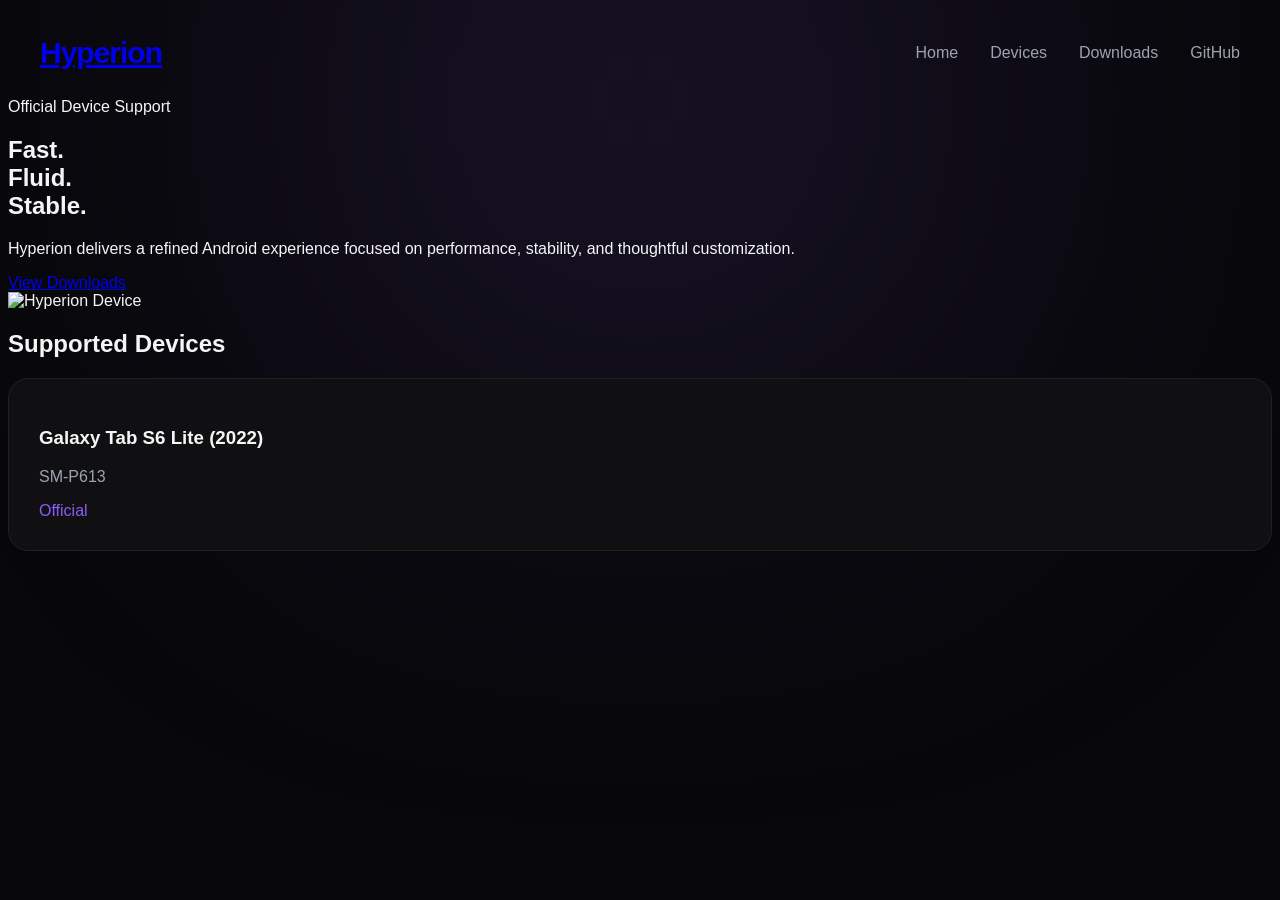
==== devices.html @ 65ce24fc "Create devices.html" ====
<!DOCTYPE html>
<html lang="en">
<head>
    <meta charset="UTF-8">
    <meta name="viewport" content="width=device-width, initial-scale=1.0">
    <title>Hyperion • Devices</title>

    <link rel="stylesheet" href="css/style.css">
</head>

<body>

<div class="background-glow"></div>

<nav>
    <a class="logo" href="index.html">Hyperion</a>

    <div class="nav-links">
        <a href="index.html">Home</a>
        <a href="devices.html">Devices</a>
        <a href="#">Downloads</a>
        <a href="#">GitHub</a>
    </div>
</nav>

<section class="device-hero">

    <div class="device-left">

        <span class="hero-tag">
            Official Device Support
        </span>

        <h1>
            Fast.<br>
            Fluid.<br>
            Stable.
        </h1>

        <p>
            Hyperion delivers a refined Android experience
            focused on performance, stability, and thoughtful
            customization.
        </p>

        <a class="download-btn" href="#">
            View Downloads
        </a>

    </div>

    <div class="device-right">

        <img src="images/device.png" alt="Hyperion Device">

    </div>

</section>

<section class="device-list">

    <h2>Supported Devices</h2>

    <div class="device-card">

        <div>
            <h3>Galaxy Tab S6 Lite (2022)</h3>
            <p>SM-P613</p>
        </div>

        <span class="official">
            Official
        </span>

    </div>

</section>

</body>
</html>
---- css/style.css ----
**style.css**

```css
*{
    margin:0;
    padding:0;
    box-sizing:border-box;
}

body{
    background:#08080a;
    color:#f5f5f5;
    font-family:'Inter',sans-serif;
    overflow-x:hidden;
}

.background-glow{
    position:fixed;
    top:-250px;
    left:50%;
    transform:translateX(-50%);
    width:700px;
    height:700px;
    background:#8b5cf6;
    opacity:.12;
    filter:blur(180px);
    pointer-events:none;
    z-index:-1;
}

nav{
    max-width:1200px;
    margin:auto;
    padding:28px 24px;
    display:flex;
    justify-content:space-between;
    align-items:center;
}

.logo{
    font-size:30px;
    font-weight:700;
    letter-spacing:-1px;
}

.nav-links{
    display:flex;
    gap:32px;
}

.nav-links a{
    color:#9ca3af;
    text-decoration:none;
    transition:.25s;
}

.nav-links a:hover{
    color:white;
}

.hero{
    text-align:center;
    padding:120px 24px 100px;
}

.badge{
    display:inline-block;
    padding:10px 18px;
    border:1px solid #24242a;
    border-radius:999px;
    color:#bdbdbd;
    margin-bottom:28px;
    background:rgba(255,255,255,.02);
}

.hero h1{
    font-size:92px;
    letter-spacing:-4px;
    margin-bottom:18px;
}

.hero p{
    max-width:650px;
    margin:auto;
    color:#9ca3af;
    font-size:21px;
    line-height:1.7;
}

.buttons{
    margin-top:42px;
    display:flex;
    justify-content:center;
    gap:18px;
}

.buttons a{
    text-decoration:none;
    padding:15px 34px;
    border-radius:14px;
    font-weight:600;
    transition:.25s;
}

.primary{
    background:#8b5cf6;
    color:white;
}

.primary:hover{
    transform:translateY(-2px);
    box-shadow:0 0 35px rgba(139,92,246,.35);
}

.secondary{
    border:1px solid #2d2d34;
    color:white;
}

.secondary:hover{
    background:#121216;
}

.features{
    max-width:1200px;
    margin:60px auto;
    padding:0 24px;
    display:grid;
    grid-template-columns:repeat(auto-fit,minmax(280px,1fr));
    gap:24px;
}

.card{
    background:#101013;
    border:1px solid #202025;
    border-radius:20px;
    padding:36px;
    transition:.25s;
}

.card:hover{
    transform:translateY(-5px);
    border-color:#8b5cf6;
}

.card h2{
    margin-bottom:16px;
}

.card p{
    color:#9ca3af;
    line-height:1.7;
}

.release{
    max-width:900px;
    margin:100px auto;
    padding:0 24px;
}

.release-card{
    background:#101013;
    border:1px solid #202025;
    border-radius:24px;
    padding:42px;
}

.release-tag{
    color:#8b5cf6;
    font-size:14px;
    font-weight:600;
}

.release-card h2{
    margin:18px 0;
    font-size:42px;
}

.release-card p{
    color:#9ca3af;
    line-height:1.9;
}

.release-card a{
    display:inline-block;
    margin-top:24px;
    color:#8b5cf6;
    text-decoration:none;
}

.devices{
    max-width:900px;
    margin:auto;
    padding:0 24px 120px;
}

.devices h2{
    font-size:42px;
    margin-bottom:30px;
}

.device-card{
    background:#101013;
    border:1px solid #202025;
    border-radius:20px;
    padding:30px;
}

.device-card span{
    color:#8b5cf6;
}

.device-card p{
    margin-top:14px;
    color:#9ca3af;
}

footer{
    border-top:1px solid #1c1c21;
    padding:40px 24px;
    text-align:center;
}

.footer-links{
    margin:18px 0;
}

.footer-links a{
    color:#9ca3af;
    text-decoration:none;
    margin:0 12px;
}

.footer-links a:hover{
    color:white;
}

small{
    color:#6b7280;
}

@media(max-width:800px){

    .nav-links{
        display:none;
    }

    .hero h1{
        font-size:58px;
    }

    .hero p{
        font-size:18px;
    }

}
```
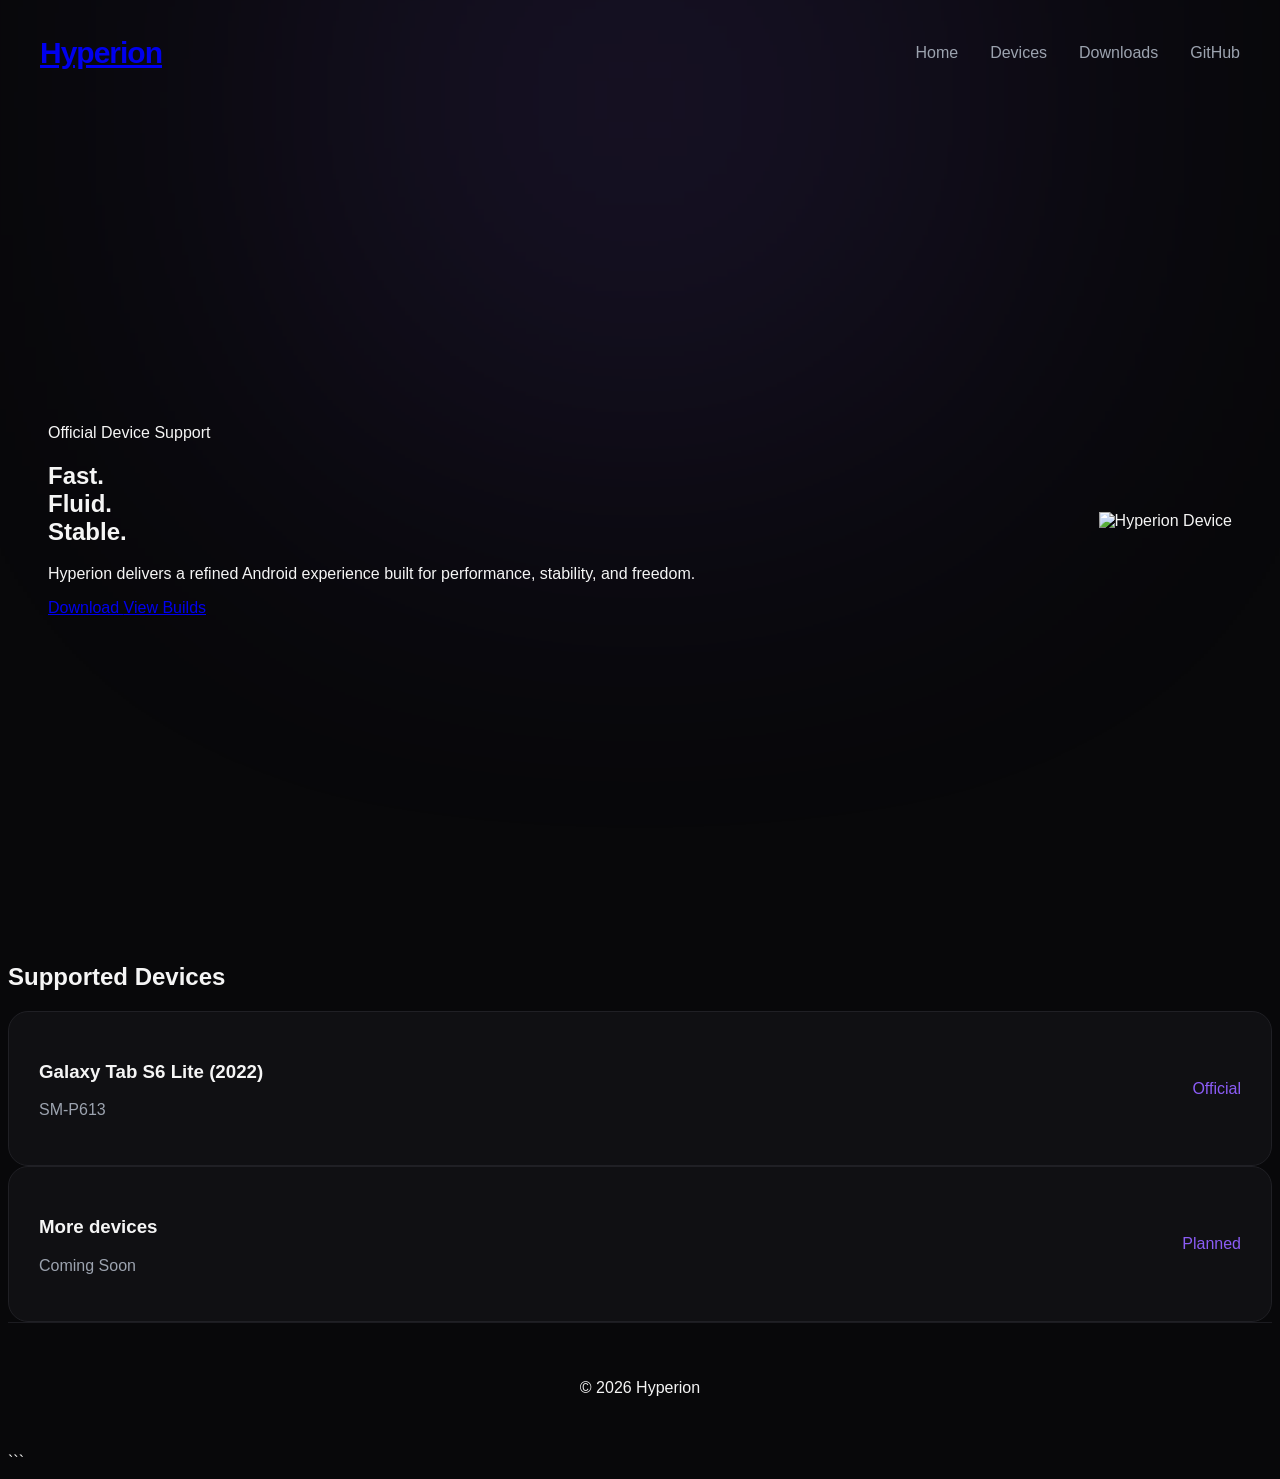
==== commit 85eab000: "Update devices.html" ====
--- a/devices.html
+++ b/devices.html
@@ -13,7 +13,9 @@
 <div class="background-glow"></div>
 
 <nav>
-    <a class="logo" href="index.html">Hyperion</a>
+    <a href="index.html" class="logo">
+        Hyperion
+    </a>
 
     <div class="nav-links">
         <a href="index.html">Home</a>
@@ -25,9 +27,9 @@
 
 <section class="device-hero">
 
-    <div class="device-left">
+    <div class="device-info">
 
-        <span class="hero-tag">
+        <span class="hero-badge">
             Official Device Support
         </span>
 
@@ -39,25 +41,33 @@
 
         <p>
             Hyperion delivers a refined Android experience
-            focused on performance, stability, and thoughtful
-            customization.
+            built for performance, stability, and freedom.
         </p>
 
-        <a class="download-btn" href="#">
-            View Downloads
-        </a>
+        <div class="hero-buttons">
+
+            <a href="#" class="primary-btn">
+                Download
+            </a>
+
+            <a href="#" class="secondary-btn">
+                View Builds
+            </a>
+
+        </div>
 
     </div>
 
-    <div class="device-right">
+    <div class="device-render">
 
+        <!-- Put your PNG here -->
         <img src="images/device.png" alt="Hyperion Device">
 
     </div>
 
 </section>
 
-<section class="device-list">
+<section class="supported">
 
     <h2>Supported Devices</h2>
 
@@ -68,13 +78,33 @@
             <p>SM-P613</p>
         </div>
 
-        <span class="official">
+        <span>
             Official
+        </span>
+
+    </div>
+
+    <div class="device-card">
+
+        <div>
+            <h3>More devices</h3>
+            <p>Coming Soon</p>
+        </div>
+
+        <span>
+            Planned
         </span>
 
     </div>
 
 </section>
 
+<footer>
+
+    <p>© 2026 Hyperion</p>
+
+</footer>
+
 </body>
 </html>
+```
--- a/css/style.css
+++ b/css/style.css
@@ -1,7 +1,4 @@
-**style.css**
-
-```css
-*{
+{
     margin:0;
     padding:0;
     box-sizing:border-box;
@@ -254,4 +251,132 @@
     }
 
 }
+.device-hero{
+    max-width:1400px;
+    margin:auto;
+    min-height:85vh;
+
+    display:flex;
+    align-items:center;
+    justify-content:space-between;
+
+    padding:40px;
+}
+
+.device-left{
+    width:50%;
+}
+
+.hero-tag{
+    color:#8b5cf6;
+    font-weight:600;
+    font-size:15px;
+}
+
+.device-left h1{
+    font-size:82px;
+    line-height:.95;
+    margin:25px 0;
+    letter-spacing:-4px;
+}
+
+.device-left p{
+    max-width:550px;
+    color:#9ca3af;
+    font-size:24px;
+    line-height:1.6;
+}
+
+.download-btn{
+    display:inline-block;
+    margin-top:35px;
+
+    background:white;
+    color:black;
+
+    padding:18px 38px;
+
+    border-radius:999px;
+
+    text-decoration:none;
+    font-weight:600;
+}
+
+.device-right{
+    width:50%;
+
+    display:flex;
+    justify-content:center;
+}
+
+.device-right img{
+    max-width:650px;
+    width:100%;
+
+    transition:.4s;
+}
+
+.device-right img:hover{
+    transform:translateY(-8px) rotate(-2deg);
+}
+
+.device-list{
+    max-width:1100px;
+    margin:100px auto;
+    padding:0 40px;
+}
+
+.device-list h2{
+    margin-bottom:30px;
+    font-size:42px;
+}
+
+.device-card{
+    background:#101013;
+    border:1px solid #202025;
+
+    border-radius:20px;
+
+    padding:30px;
+
+    display:flex;
+    justify-content:space-between;
+    align-items:center;
+}
+
+.device-card p{
+    color:#9ca3af;
+}
+
+.official{
+    color:#8b5cf6;
+    font-weight:600;
+}
+
+@media(max-width:1000px){
+
+.device-hero{
+    flex-direction:column;
+    text-align:center;
+}
+
+.device-left,
+.device-right{
+    width:100%;
+}
+
+.device-left h1{
+    font-size:60px;
+}
+
+.device-left p{
+    margin:auto;
+    font-size:20px;
+}
+
+.device-right{
+    margin-top:50px;
+}
+
+}
 ```
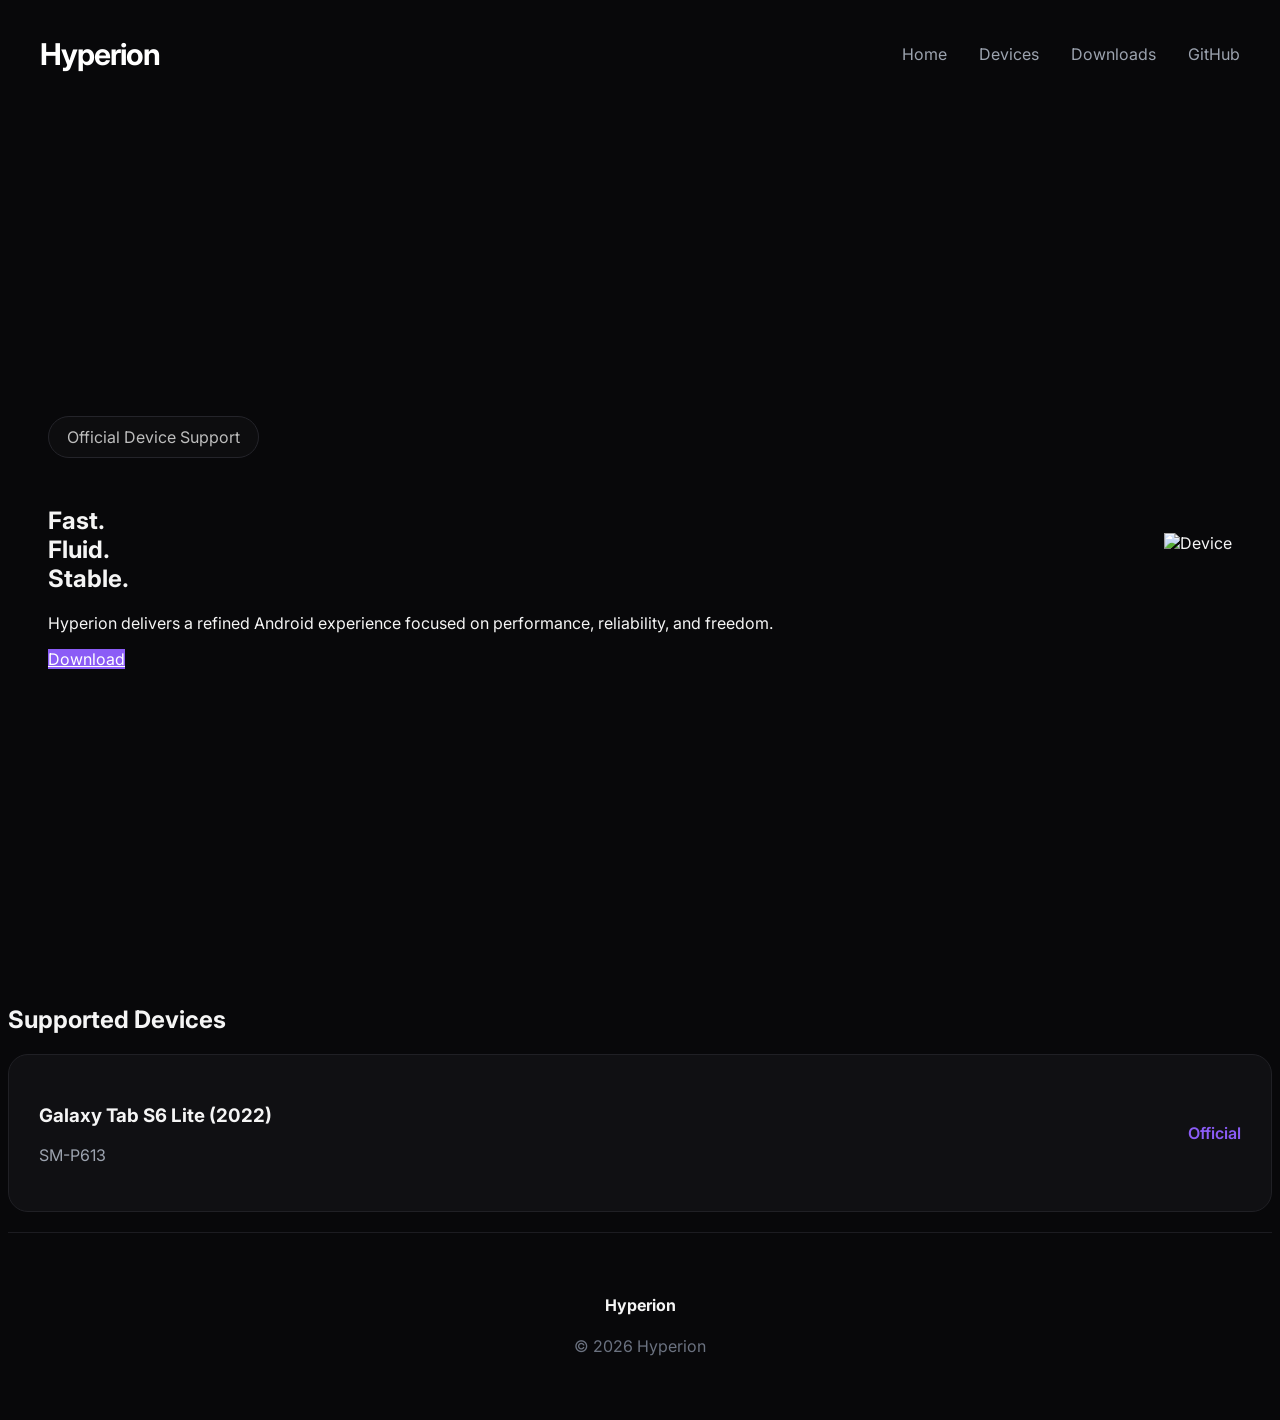
==== commit 8e567860: "Update devices.html" ====
--- a/devices.html
+++ b/devices.html
@@ -6,14 +6,17 @@
     <title>Hyperion • Devices</title>
 
     <link rel="stylesheet" href="css/style.css">
+
+    <link rel="preconnect" href="https://fonts.googleapis.com">
+    <link href="https://fonts.googleapis.com/css2?family=Inter:wght@300;400;500;600;700;800&display=swap" rel="stylesheet">
 </head>
-
 <body>
 
-<div class="background-glow"></div>
+<div class="horizon"></div>
 
 <nav>
-    <a href="index.html" class="logo">
+
+    <a class="logo" href="index.html">
         Hyperion
     </a>
 
@@ -23,13 +26,14 @@
         <a href="#">Downloads</a>
         <a href="#">GitHub</a>
     </div>
+
 </nav>
 
 <section class="device-hero">
 
-    <div class="device-info">
+    <div class="device-text">
 
-        <span class="hero-badge">
+        <span class="badge">
             Official Device Support
         </span>
 
@@ -40,34 +44,27 @@
         </h1>
 
         <p>
-            Hyperion delivers a refined Android experience
-            built for performance, stability, and freedom.
+            Hyperion delivers a refined Android
+            experience focused on performance,
+            reliability, and freedom.
         </p>
 
-        <div class="hero-buttons">
-
-            <a href="#" class="primary-btn">
-                Download
-            </a>
-
-            <a href="#" class="secondary-btn">
-                View Builds
-            </a>
-
-        </div>
+        <a href="#" class="btn primary">
+            Download
+        </a>
 
     </div>
 
-    <div class="device-render">
+    <div class="device-image">
 
         <!-- Put your PNG here -->
-        <img src="images/device.png" alt="Hyperion Device">
+        <img src="images/device.png" alt="Device">
 
     </div>
 
 </section>
 
-<section class="supported">
+<section class="device-list">
 
     <h2>Supported Devices</h2>
 
@@ -78,22 +75,7 @@
             <p>SM-P613</p>
         </div>
 
-        <span>
-            Official
-        </span>
-
-    </div>
-
-    <div class="device-card">
-
-        <div>
-            <h3>More devices</h3>
-            <p>Coming Soon</p>
-        </div>
-
-        <span>
-            Planned
-        </span>
+        <span>Official</span>
 
     </div>
 
@@ -101,10 +83,13 @@
 
 <footer>
 
+    <div class="footer-line"></div>
+
+    <h4>Hyperion</h4>
+
     <p>© 2026 Hyperion</p>
 
 </footer>
 
 </body>
 </html>
-```
--- a/css/style.css
+++ b/css/style.css
@@ -19,22 +19,26 @@
     width:700px;
     height:700px;
     background:#8b5cf6;
-    opacity:.12;
+    opacity:.10;
     filter:blur(180px);
     pointer-events:none;
     z-index:-1;
 }
 
+/* ---------- NAV ---------- */
+
 nav{
-    max-width:1200px;
+    max-width:1400px;
     margin:auto;
-    padding:28px 24px;
+    padding:28px 32px;
     display:flex;
     justify-content:space-between;
     align-items:center;
 }
 
 .logo{
+    text-decoration:none;
+    color:white;
     font-size:30px;
     font-weight:700;
     letter-spacing:-1px;
@@ -54,6 +58,8 @@
 .nav-links a:hover{
     color:white;
 }
+
+/* ---------- HOME HERO ---------- */
 
 .hero{
     text-align:center;
@@ -65,9 +71,9 @@
     padding:10px 18px;
     border:1px solid #24242a;
     border-radius:999px;
+    background:rgba(255,255,255,.02);
     color:#bdbdbd;
     margin-bottom:28px;
-    background:rgba(255,255,255,.02);
 }
 
 .hero h1{
@@ -84,14 +90,44 @@
     line-height:1.7;
 }
 
-.buttons{
-    margin-top:42px;
+/* ---------- BUTTONS ---------- */
+
+.buttons,
+.hero-buttons{
+    margin-top:40px;
     display:flex;
     justify-content:center;
     gap:18px;
 }
 
-.buttons a{
+.primary,
+.primary-btn{
+    background:#8b5cf6;
+    color:white;
+}
+
+.primary:hover,
+.primary-btn:hover{
+    transform:translateY(-2px);
+    box-shadow:0 0 35px rgba(139,92,246,.35);
+}
+
+.secondary,
+.secondary-btn{
+    border:1px solid #2d2d34;
+    color:white;
+    background:transparent;
+}
+
+.secondary:hover,
+.secondary-btn:hover{
+    background:#121216;
+}
+
+.buttons a,
+.hero-buttons a,
+.primary-btn,
+.secondary-btn{
     text-decoration:none;
     padding:15px 34px;
     border-radius:14px;
@@ -99,24 +135,7 @@
     transition:.25s;
 }
 
-.primary{
-    background:#8b5cf6;
-    color:white;
-}
-
-.primary:hover{
-    transform:translateY(-2px);
-    box-shadow:0 0 35px rgba(139,92,246,.35);
-}
-
-.secondary{
-    border:1px solid #2d2d34;
-    color:white;
-}
-
-.secondary:hover{
-    background:#121216;
-}
+/* ---------- FEATURES ---------- */
 
 .features{
     max-width:1200px;
@@ -149,6 +168,8 @@
     line-height:1.7;
 }
 
+/* ---------- RELEASE ---------- */
+
 .release{
     max-width:900px;
     margin:100px auto;
@@ -185,14 +206,75 @@
     text-decoration:none;
 }
 
-.devices{
-    max-width:900px;
+/* ---------- DEVICES PAGE ---------- */
+
+.device-hero{
+    max-width:1400px;
     margin:auto;
-    padding:0 24px 120px;
-}
-
-.devices h2{
-    font-size:42px;
+    min-height:85vh;
+
+    display:flex;
+    align-items:center;
+    justify-content:space-between;
+
+    padding:60px 40px;
+}
+
+.device-info{
+    width:48%;
+}
+
+.hero-badge{
+    color:#8b5cf6;
+    font-size:14px;
+    font-weight:600;
+    letter-spacing:1px;
+    text-transform:uppercase;
+}
+
+.device-info h1{
+    font-size:96px;
+    line-height:.92;
+    margin:24px 0;
+    letter-spacing:-4px;
+}
+
+.device-info p{
+    max-width:550px;
+    color:#9ca3af;
+    font-size:24px;
+    line-height:1.6;
+}
+
+.device-render{
+    width:50%;
+    display:flex;
+    justify-content:center;
+}
+
+.device-render img{
+    width:100%;
+    max-width:700px;
+    filter:drop-shadow(0 40px 80px rgba(0,0,0,.5));
+    transition:.35s;
+}
+
+.device-render img:hover{
+    transform:translateY(-10px) rotate(-2deg);
+}
+
+/* ---------- DEVICE LIST ---------- */
+
+.devices,
+.supported{
+    max-width:1100px;
+    margin:80px auto;
+    padding:0 40px;
+}
+
+.devices h2,
+.supported h2{
+    font-size:44px;
     margin-bottom:30px;
 }
 
@@ -201,182 +283,90 @@
     border:1px solid #202025;
     border-radius:20px;
     padding:30px;
-}
-
-.device-card span{
-    color:#8b5cf6;
-}
-
-.device-card p{
-    margin-top:14px;
-    color:#9ca3af;
-}
-
-footer{
-    border-top:1px solid #1c1c21;
-    padding:40px 24px;
-    text-align:center;
-}
-
-.footer-links{
-    margin:18px 0;
-}
-
-.footer-links a{
-    color:#9ca3af;
-    text-decoration:none;
-    margin:0 12px;
-}
-
-.footer-links a:hover{
-    color:white;
-}
-
-small{
-    color:#6b7280;
-}
-
-@media(max-width:800px){
-
-    .nav-links{
-        display:none;
-    }
-
-    .hero h1{
-        font-size:58px;
-    }
-
-    .hero p{
-        font-size:18px;
-    }
-
-}
-.device-hero{
-    max-width:1400px;
-    margin:auto;
-    min-height:85vh;
-
-    display:flex;
-    align-items:center;
-    justify-content:space-between;
-
-    padding:40px;
-}
-
-.device-left{
-    width:50%;
-}
-
-.hero-tag{
-    color:#8b5cf6;
-    font-weight:600;
-    font-size:15px;
-}
-
-.device-left h1{
-    font-size:82px;
-    line-height:.95;
-    margin:25px 0;
-    letter-spacing:-4px;
-}
-
-.device-left p{
-    max-width:550px;
-    color:#9ca3af;
-    font-size:24px;
-    line-height:1.6;
-}
-
-.download-btn{
-    display:inline-block;
-    margin-top:35px;
-
-    background:white;
-    color:black;
-
-    padding:18px 38px;
-
-    border-radius:999px;
-
-    text-decoration:none;
-    font-weight:600;
-}
-
-.device-right{
-    width:50%;
-
-    display:flex;
-    justify-content:center;
-}
-
-.device-right img{
-    max-width:650px;
-    width:100%;
-
-    transition:.4s;
-}
-
-.device-right img:hover{
-    transform:translateY(-8px) rotate(-2deg);
-}
-
-.device-list{
-    max-width:1100px;
-    margin:100px auto;
-    padding:0 40px;
-}
-
-.device-list h2{
-    margin-bottom:30px;
-    font-size:42px;
-}
-
-.device-card{
-    background:#101013;
-    border:1px solid #202025;
-
-    border-radius:20px;
-
-    padding:30px;
-
     display:flex;
     justify-content:space-between;
     align-items:center;
+    margin-bottom:20px;
 }
 
 .device-card p{
     color:#9ca3af;
 }
 
+.device-card span,
 .official{
     color:#8b5cf6;
     font-weight:600;
 }
 
+/* ---------- FOOTER ---------- */
+
+footer{
+    border-top:1px solid #1c1c21;
+    padding:40px;
+    text-align:center;
+}
+
+.footer-links{
+    margin:18px 0;
+}
+
+.footer-links a{
+    color:#9ca3af;
+    text-decoration:none;
+    margin:0 12px;
+}
+
+.footer-links a:hover{
+    color:white;
+}
+
+small,
+footer p{
+    color:#6b7280;
+}
+
+/* ---------- MOBILE ---------- */
+
 @media(max-width:1000px){
 
-.device-hero{
-    flex-direction:column;
-    text-align:center;
-}
-
-.device-left,
-.device-right{
-    width:100%;
-}
-
-.device-left h1{
-    font-size:60px;
-}
-
-.device-left p{
-    margin:auto;
-    font-size:20px;
-}
-
-.device-right{
-    margin-top:50px;
-}
-
-}
-```
+    .device-hero{
+        flex-direction:column;
+        text-align:center;
+        gap:50px;
+    }
+
+    .device-info,
+    .device-render{
+        width:100%;
+    }
+
+    .device-info h1{
+        font-size:64px;
+    }
+
+    .device-info p{
+        margin:auto;
+        font-size:20px;
+    }
+
+    .hero-buttons{
+        justify-content:center;
+    }
+}
+
+@media(max-width:800px){
+
+    .nav-links{
+        display:none;
+    }
+
+    .hero h1{
+        font-size:58px;
+    }
+
+    .hero p{
+        font-size:18px;
+    }
+}
+
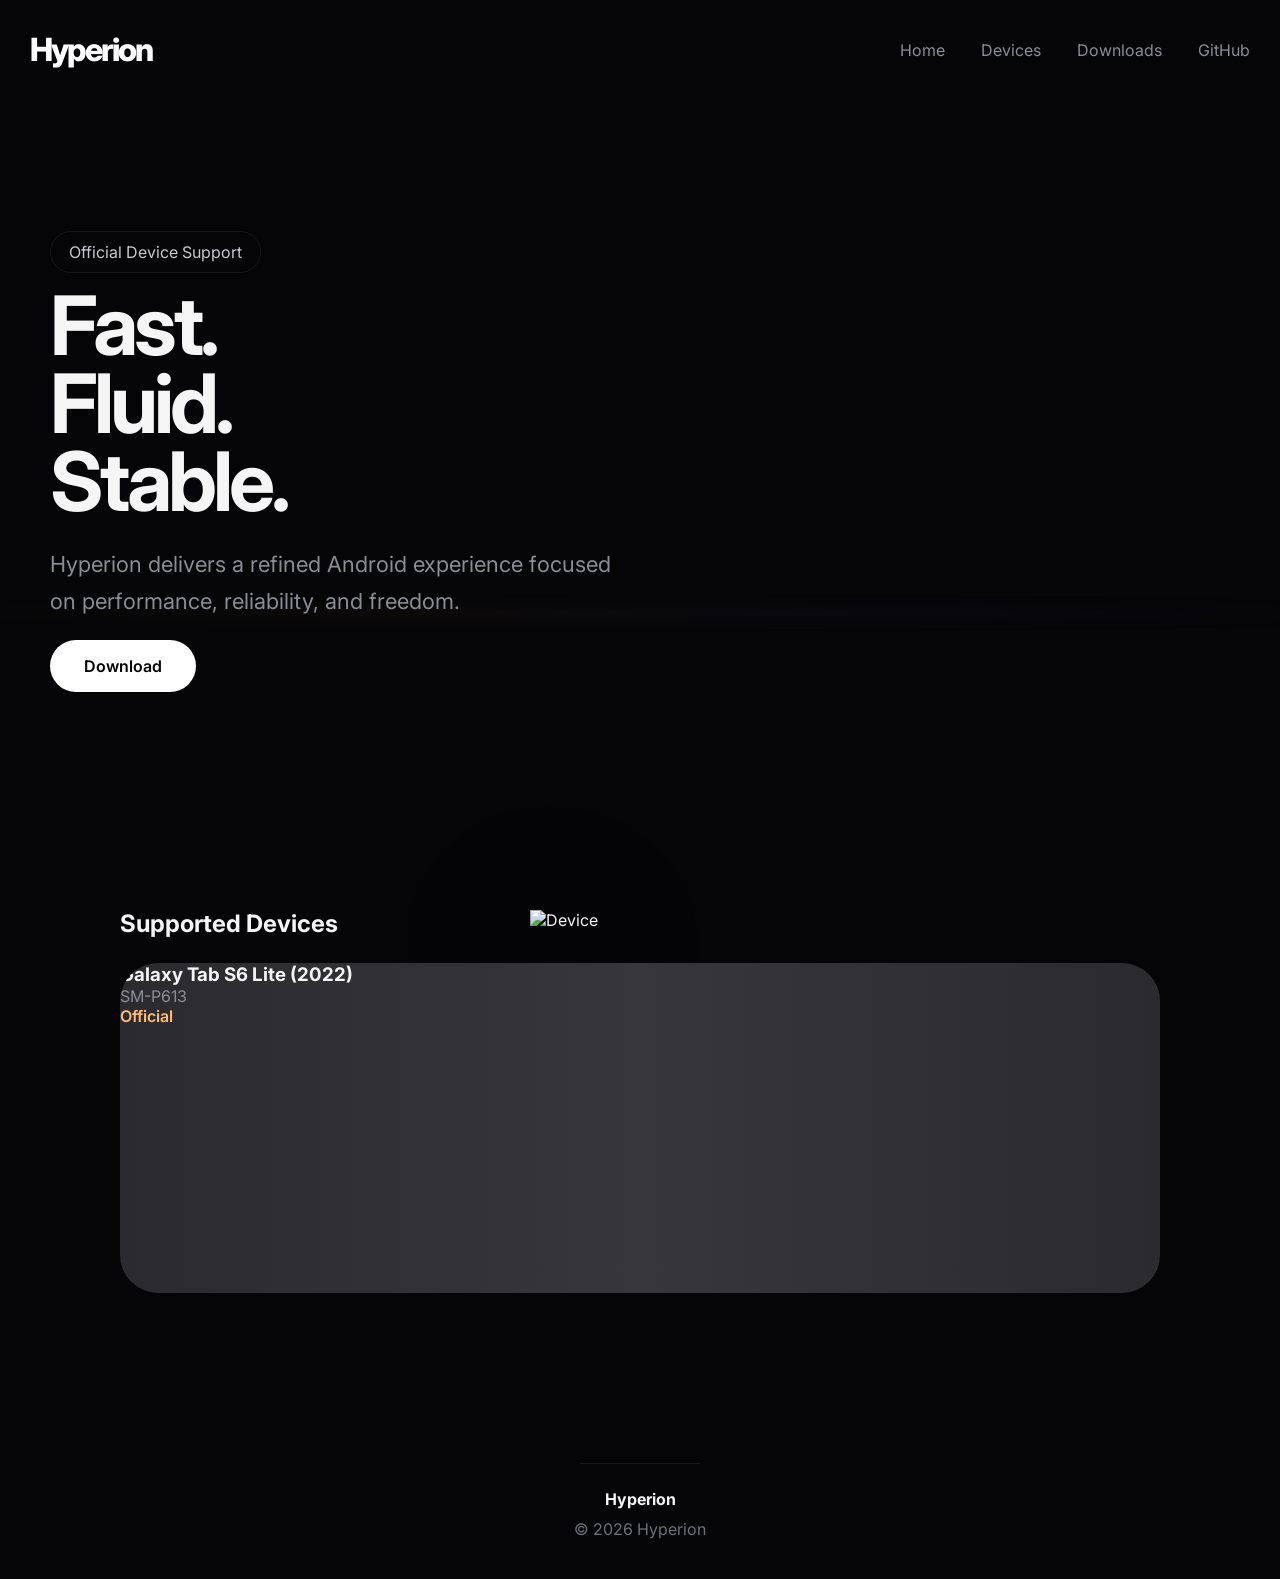
==== commit a4a50f87: "Update devices.html" ====
--- a/devices.html
+++ b/devices.html
@@ -57,7 +57,7 @@
 
     <div class="device-image">
 
-        <!-- Put your PNG here -->
+
         <img src="images/device.png" alt="Device">
 
     </div>
--- a/css/style.css
+++ b/css/style.css
@@ -1,372 +1,672 @@
-{
+*{
     margin:0;
     padding:0;
     box-sizing:border-box;
 }
 
+html{
+    scroll-behavior:smooth;
+}
+
 body{
-    background:#08080a;
+    background:#050507;
     color:#f5f5f5;
-    font-family:'Inter',sans-serif;
+    font-family:Inter,sans-serif;
     overflow-x:hidden;
 }
 
-.background-glow{
+/* Horizon */
+
+.horizon{
+
     position:fixed;
-    top:-250px;
+
+    left:-10%;
+    top:68%;
+
+    width:120%;
+    height:2px;
+
+    background:
+    linear-gradient(
+        90deg,
+        transparent,
+        rgba(255,190,100,.3),
+        rgba(120,110,255,.3),
+        transparent
+    );
+
+    filter:blur(8px);
+
+    animation:move 12s ease-in-out infinite;
+
+    pointer-events:none;
+
+    z-index:-1;
+
+}
+
+@keyframes move{
+
+    0%{
+        transform:translateX(-3%);
+    }
+
+    50%{
+        transform:translateX(3%);
+    }
+
+    100%{
+        transform:translateX(-3%);
+    }
+
+}
+
+/* Navbar */
+
+nav{
+
+    max-width:1400px;
+
+    margin:auto;
+
+    padding:30px;
+
+    display:flex;
+
+    justify-content:space-between;
+
+    align-items:center;
+
+}
+
+.logo{
+
+    color:white;
+
+    text-decoration:none;
+
+    font-size:32px;
+
+    font-weight:800;
+
+    letter-spacing:-2px;
+
+}
+
+.nav-links{
+
+    display:flex;
+
+    gap:36px;
+
+}
+
+.nav-links a{
+
+    color:#8b8d96;
+
+    text-decoration:none;
+
+    transition:.25s;
+
+}
+
+.nav-links a:hover{
+
+    color:white;
+
+}
+
+/* Hero */
+
+.hero{
+
+    min-height:80vh;
+
+    display:flex;
+
+    flex-direction:column;
+
+    justify-content:center;
+
+    align-items:center;
+
+    text-align:center;
+
+    padding:40px;
+
+}
+
+.badge{
+
+    padding:10px 18px;
+
+    border:1px solid rgba(255,255,255,.08);
+
+    border-radius:999px;
+
+    color:#c8c8d0;
+
+    margin-bottom:30px;
+
+}
+
+.hero h1{
+
+    font-size:110px;
+
+    letter-spacing:-6px;
+
+    line-height:.95;
+
+}
+
+.hero p{
+
+    margin-top:25px;
+
+    color:#8b8d96;
+
+    font-size:24px;
+
+    line-height:1.7;
+
+}
+
+/* Buttons */
+
+.buttons{
+
+    display:flex;
+
+    gap:18px;
+
+    margin-top:40px;
+
+}
+
+.btn{
+
+    text-decoration:none;
+
+    padding:16px 34px;
+
+    border-radius:999px;
+
+    transition:.25s;
+
+    font-weight:600;
+
+}
+
+.primary{
+
+    background:white;
+
+    color:black;
+
+}
+
+.primary:hover{
+
+    transform:translateY(-2px);
+
+}
+
+.secondary{
+
+    color:white;
+
+    border:1px solid rgba(255,255,255,.08);
+
+}
+
+.secondary:hover{
+
+    background:rgba(255,255,255,.03);
+
+}
+
+/* Release */
+
+.release{
+
+    max-width:900px;
+
+    margin:100px auto;
+
+    text-align:center;
+
+    padding:40px;
+
+}
+
+.section-title{
+
+    color:#ffbc74;
+
+    text-transform:uppercase;
+
+    letter-spacing:2px;
+
+    font-size:13px;
+
+}
+
+.release h2{
+
+    margin-top:20px;
+
+    font-size:72px;
+
+}
+
+.release h3{
+
+    font-size:30px;
+
+    color:#c7c7cd;
+
+    margin-bottom:20px;
+
+}
+
+.release p{
+
+    color:#8b8d96;
+
+    line-height:1.8;
+
+}
+
+/* Features */
+
+.features{
+
+    max-width:1200px;
+
+    margin:auto;
+
+    padding:50px;
+
+    display:grid;
+
+    grid-template-columns:repeat(auto-fit,minmax(250px,1fr));
+
+    gap:24px;
+
+}
+
+.feature{
+
+    border:1px solid rgba(255,255,255,.05);
+
+    border-radius:24px;
+
+    padding:32px;
+
+    background:rgba(255,255,255,.015);
+
+    transition:.3s;
+
+}
+
+.feature:hover{
+
+    transform:translateY(-4px);
+
+    border-color:rgba(255,190,100,.2);
+
+}
+
+.feature h3{
+
+    margin-bottom:15px;
+
+}
+
+.feature p{
+
+    color:#8b8d96;
+
+    line-height:1.8;
+
+}
+
+/* Devices */
+
+.device-hero{
+
+    max-width:1450px;
+
+    margin:auto;
+
+    min-height:80vh;
+
+    display:flex;
+
+    align-items:center;
+
+    justify-content:space-between;
+
+    padding:50px;
+
+}
+
+.device-text{
+
+    width:48%;
+
+}
+
+.device-text h1{
+
+    font-size:82px;
+
+    letter-spacing:-4px;
+
+    line-height:.95;
+
+    margin:25px 0;
+
+}
+
+.device-text p{
+
+    color:#8b8d96;
+
+    font-size:22px;
+
+    line-height:1.7;
+
+    margin-bottom:35px;
+
+}
+
+.device-image{
+
+    width:50%;
+
+    display:flex;
+
+    justify-content:center;
+
+}
+
+.device-image img{
+
+    max-width:650px;
+
+    width:100%;
+
+    transition:.35s;
+
+    filter:drop-shadow(0 30px 80px rgba(0,0,0,.5));
+
+}
+
+.device-image img:hover{
+
+    transform:translateY(-8px);
+
+}
+
+.device-list{
+
+    max-width:1100px;
+
+    margin:60px auto;
+
+    padding:30px;
+
+}
+
+.device-list h2{
+
+    margin-bottom:25px;
+
+}
+.device-grid{
+
+    max-width:1800px;
+
+    margin:60px auto;
+
+    padding:0 24px;
+
+    display:grid;
+
+    grid-template-columns:repeat(auto-fit,minmax(650px,1fr));
+
+    gap:36px;
+
+}
+.device-card{
+
+    position:relative;
+
+    height:330px;
+
+    overflow:hidden;
+
+    border-radius:38px;
+
+    text-decoration:none;
+
+    background:
+    linear-gradient(
+        90deg,
+        #2b2b2f 0%,
+        #37373b 50%,
+        #2b2b2f 100%
+    );
+
+    transition:.3s;
+
+}
+
+.device-card:hover{
+
+    transform:translateY(-6px);
+
+    box-shadow:
+    0 20px 60px rgba(0,0,0,.35);
+
+}
+
+.device-card::after{
+
+    content:"";
+
+    position:absolute;
+
+    inset:0;
+
+    background:
+    radial-gradient(
+        circle at bottom,
+        rgba(255,190,100,.08),
+        transparent 45%
+    );
+
+    opacity:0;
+
+    transition:.3s;
+
+}
+
+.device-card:hover::after{
+
+    opacity:1;
+
+}
+.device-name{
+
+    position:absolute;
+
+    top:18px;
+
     left:50%;
+
     transform:translateX(-50%);
-    width:700px;
-    height:700px;
-    background:#8b5cf6;
-    opacity:.10;
-    filter:blur(180px);
-    pointer-events:none;
-    z-index:-1;
-}
-
-/* ---------- NAV ---------- */
-
-nav{
-    max-width:1400px;
-    margin:auto;
-    padding:28px 32px;
-    display:flex;
-    justify-content:space-between;
-    align-items:center;
-}
-
-.logo{
-    text-decoration:none;
-    color:white;
-    font-size:30px;
-    font-weight:700;
-    letter-spacing:-1px;
-}
-
-.nav-links{
-    display:flex;
-    gap:32px;
-}
-
-.nav-links a{
-    color:#9ca3af;
-    text-decoration:none;
-    transition:.25s;
-}
-
-.nav-links a:hover{
-    color:white;
-}
-
-/* ---------- HOME HERO ---------- */
-
-.hero{
+
+    font-size:72px;
+
+    font-weight:800;
+
+    color:rgba(255,255,255,.18);
+
+    letter-spacing:-3px;
+
+}
+
+.device-model{
+
+    position:absolute;
+
+    top:105px;
+
+    left:50%;
+
+    transform:translateX(-50%);
+
+    font-size:24px;
+
+    color:#f2f2f2;
+
+}
+
+.device-image{
+
+    position:absolute;
+
+    bottom:-30px;
+
+    left:50%;
+
+    transform:translateX(-50%);
+
+    width:220px;
+
+    transition:.3s;
+
+}
+
+.device-card:hover .device-image{
+
+    transform:
+    translateX(-50%)
+    translateY(-8px);
+
+}
+
+.device-status{
+
+    position:absolute;
+
+    right:22px;
+
+    bottom:22px;
+
+    padding:8px 16px;
+
+    border-radius:999px;
+
+    background:rgba(255,255,255,.08);
+
+    color:#ffffffaa;
+
+    font-size:13px;
+
+}
+.device-card p{
+
+    color:#8b8d96;
+
+}
+
+.device-card span{
+
+    color:#ffbc74;
+
+    font-weight:600;
+
+}
+
+/* Footer */
+
+footer{
+
+    margin-top:100px;
+
+    padding:40px;
+
     text-align:center;
-    padding:120px 24px 100px;
-}
-
-.badge{
-    display:inline-block;
-    padding:10px 18px;
-    border:1px solid #24242a;
-    border-radius:999px;
-    background:rgba(255,255,255,.02);
-    color:#bdbdbd;
-    margin-bottom:28px;
-}
-
-.hero h1{
-    font-size:92px;
-    letter-spacing:-4px;
-    margin-bottom:18px;
-}
-
-.hero p{
-    max-width:650px;
-    margin:auto;
-    color:#9ca3af;
-    font-size:21px;
-    line-height:1.7;
-}
-
-/* ---------- BUTTONS ---------- */
-
-.buttons,
-.hero-buttons{
-    margin-top:40px;
-    display:flex;
-    justify-content:center;
-    gap:18px;
-}
-
-.primary,
-.primary-btn{
-    background:#8b5cf6;
-    color:white;
-}
-
-.primary:hover,
-.primary-btn:hover{
-    transform:translateY(-2px);
-    box-shadow:0 0 35px rgba(139,92,246,.35);
-}
-
-.secondary,
-.secondary-btn{
-    border:1px solid #2d2d34;
-    color:white;
-    background:transparent;
-}
-
-.secondary:hover,
-.secondary-btn:hover{
-    background:#121216;
-}
-
-.buttons a,
-.hero-buttons a,
-.primary-btn,
-.secondary-btn{
-    text-decoration:none;
-    padding:15px 34px;
-    border-radius:14px;
-    font-weight:600;
-    transition:.25s;
-}
-
-/* ---------- FEATURES ---------- */
-
-.features{
-    max-width:1200px;
-    margin:60px auto;
-    padding:0 24px;
-    display:grid;
-    grid-template-columns:repeat(auto-fit,minmax(280px,1fr));
-    gap:24px;
-}
-
-.card{
-    background:#101013;
-    border:1px solid #202025;
-    border-radius:20px;
-    padding:36px;
-    transition:.25s;
-}
-
-.card:hover{
-    transform:translateY(-5px);
-    border-color:#8b5cf6;
-}
-
-.card h2{
-    margin-bottom:16px;
-}
-
-.card p{
-    color:#9ca3af;
-    line-height:1.7;
-}
-
-/* ---------- RELEASE ---------- */
-
-.release{
-    max-width:900px;
-    margin:100px auto;
-    padding:0 24px;
-}
-
-.release-card{
-    background:#101013;
-    border:1px solid #202025;
-    border-radius:24px;
-    padding:42px;
-}
-
-.release-tag{
-    color:#8b5cf6;
-    font-size:14px;
-    font-weight:600;
-}
-
-.release-card h2{
-    margin:18px 0;
-    font-size:42px;
-}
-
-.release-card p{
-    color:#9ca3af;
-    line-height:1.9;
-}
-
-.release-card a{
-    display:inline-block;
-    margin-top:24px;
-    color:#8b5cf6;
-    text-decoration:none;
-}
-
-/* ---------- DEVICES PAGE ---------- */
-
-.device-hero{
-    max-width:1400px;
-    margin:auto;
-    min-height:85vh;
-
-    display:flex;
-    align-items:center;
-    justify-content:space-between;
-
-    padding:60px 40px;
-}
-
-.device-info{
-    width:48%;
-}
-
-.hero-badge{
-    color:#8b5cf6;
-    font-size:14px;
-    font-weight:600;
-    letter-spacing:1px;
-    text-transform:uppercase;
-}
-
-.device-info h1{
-    font-size:96px;
-    line-height:.92;
-    margin:24px 0;
-    letter-spacing:-4px;
-}
-
-.device-info p{
-    max-width:550px;
-    color:#9ca3af;
-    font-size:24px;
-    line-height:1.6;
-}
-
-.device-render{
-    width:50%;
-    display:flex;
-    justify-content:center;
-}
-
-.device-render img{
-    width:100%;
-    max-width:700px;
-    filter:drop-shadow(0 40px 80px rgba(0,0,0,.5));
-    transition:.35s;
-}
-
-.device-render img:hover{
-    transform:translateY(-10px) rotate(-2deg);
-}
-
-/* ---------- DEVICE LIST ---------- */
-
-.devices,
-.supported{
-    max-width:1100px;
-    margin:80px auto;
-    padding:0 40px;
-}
-
-.devices h2,
-.supported h2{
-    font-size:44px;
-    margin-bottom:30px;
-}
-
-.device-card{
-    background:#101013;
-    border:1px solid #202025;
-    border-radius:20px;
-    padding:30px;
-    display:flex;
-    justify-content:space-between;
-    align-items:center;
-    margin-bottom:20px;
-}
-
-.device-card p{
-    color:#9ca3af;
-}
-
-.device-card span,
-.official{
-    color:#8b5cf6;
-    font-weight:600;
-}
-
-/* ---------- FOOTER ---------- */
-
-footer{
-    border-top:1px solid #1c1c21;
-    padding:40px;
-    text-align:center;
-}
-
-.footer-links{
-    margin:18px 0;
-}
-
-.footer-links a{
-    color:#9ca3af;
-    text-decoration:none;
-    margin:0 12px;
-}
-
-.footer-links a:hover{
-    color:white;
-}
-
-small,
+
+}
+
+.footer-line{
+
+    width:120px;
+
+    height:1px;
+
+    background:rgba(255,255,255,.08);
+
+    margin:0 auto 25px;
+
+}
+
+footer h4{
+
+    margin-bottom:10px;
+
+}
+
 footer p{
-    color:#6b7280;
-}
-
-/* ---------- MOBILE ---------- */
+
+    color:#6f7178;
+
+}
+
+/* Mobile */
 
 @media(max-width:1000px){
-
-    .device-hero{
-        flex-direction:column;
-        text-align:center;
-        gap:50px;
-    }
-
-    .device-info,
-    .device-render{
-        width:100%;
-    }
-
-    .device-info h1{
-        font-size:64px;
-    }
-
-    .device-info p{
-        margin:auto;
-        font-size:20px;
-    }
-
-    .hero-buttons{
-        justify-content:center;
-    }
-}
-
-@media(max-width:800px){
 
     .nav-links{
         display:none;
     }
 
     .hero h1{
-        font-size:58px;
+        font-size:70px;
     }
 
     .hero p{
-        font-size:18px;
-    }
-}
-
+        font-size:20px;
+    }
+
+    .device-hero{
+
+        flex-direction:column;
+
+        text-align:center;
+
+        gap:50px;
+
+    }
+
+    .device-text,
+    .device-image{
+
+        width:100%;
+
+    }
+
+    .device-text h1{
+
+        font-size:60px;
+
+    }
+
+}
